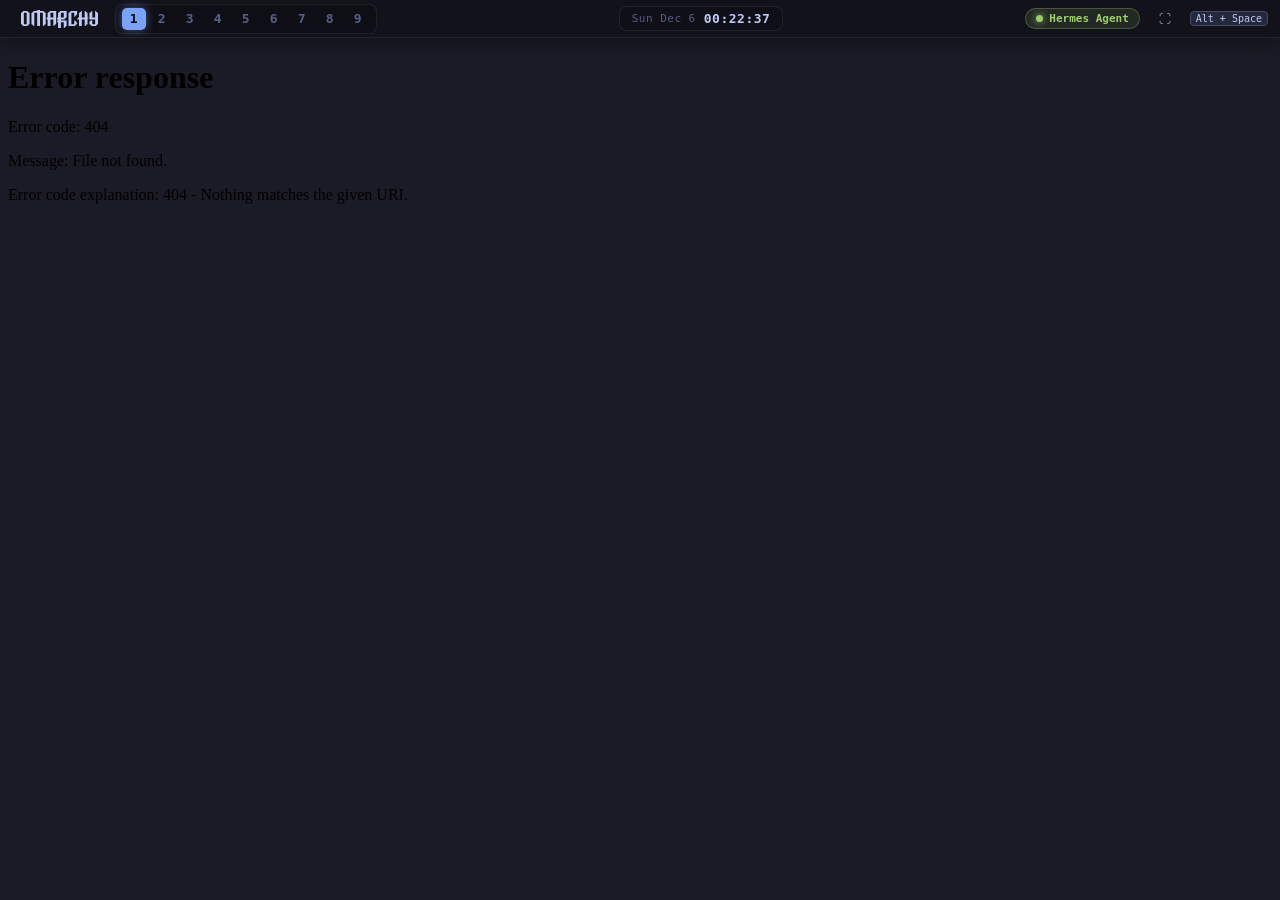
==== web/index.html @ 7431a5f9 "feat(web): implement Omarchy Web Shell aligned with official brand and themes" ====
<!DOCTYPE html>
<html lang="en">
<head>
  <meta charset="UTF-8">
  <meta name="viewport" content="width=device-width, initial-scale=1.0">
  <title>Omarchy Online ~ Web Desktop</title>
  <link rel="icon" type="image/png" href="assets/icon.png">
  <link rel="stylesheet" href="style.css">
</head>
<body>

  <!-- 1. Omarchy Top Bar (Waybar / Quickshell Emulation) -->
  <header id="omarchy-bar">
    <div class="bar-section">
      <!-- Omarchy Menu Launcher Button -->
      <button class="bar-button omarchy-logo-btn" id="omarchy-menu-btn" title="Launch Omarchy Menu (Alt + Space)">
        <img src="assets/logo-white.svg" alt="Omarchy Logo">
      </button>

      <!-- Hyprland Workspaces 1-9 -->
      <div class="workspace-list" id="workspaces">
        <div class="ws-item active" data-ws="1">1</div>
        <div class="ws-item" data-ws="2">2</div>
        <div class="ws-item" data-ws="3">3</div>
        <div class="ws-item" data-ws="4">4</div>
        <div class="ws-item" data-ws="5">5</div>
        <div class="ws-item" data-ws="6">6</div>
        <div class="ws-item" data-ws="7">7</div>
        <div class="ws-item" data-ws="8">8</div>
        <div class="ws-item" data-ws="9">9</div>
      </div>
    </div>

    <!-- Center: Window Title & Clock -->
    <div class="bar-section">
      <div class="bar-clock" id="omarchy-clock">
        <span id="clock-date" class="clock-date">Sat Sep 26</span>
        <span id="clock-time">15:30:00</span>
      </div>
    </div>

    <!-- Right: Agent Status, Controls & Hotkey Hints -->
    <div class="bar-section">
      <div class="agent-pill" id="agent-badge" title="AI Coding Agent: Active">
        <span class="pulse-dot"></span>
        <span>Hermes Agent</span>
      </div>

      <button class="bar-button" id="fullscreen-btn" title="Toggle Fullscreen & Lock Keyboard">
        <span>⛶</span>
      </button>

      <span class="badge-key" title="Launcher shortcut">Alt + Space</span>
    </div>
  </header>

  <!-- 2. Main Terminal Tiling Viewport -->
  <main id="viewport-container">
    <iframe id="terminal-frame" src="/zellij/" allow="clipboard-read; clipboard-write; fullscreen"></iframe>
  </main>

  <!-- 3. Walker Modal Launcher (omarchy.menu / Walker Emulation) -->
  <div class="modal-overlay" id="walker-modal">
    <div class="walker-window">
      <div class="walker-search-box">
        <img src="assets/icon.png" alt="Omarchy Icon" class="walker-logo">
        <input type="text" id="walker-input" placeholder="Search commands, apps, agents, or workspaces..." autocomplete="off">
        <span class="badge-key">ESC</span>
      </div>
      <div class="walker-results" id="walker-results">
        <!-- Dynamically injected items -->
      </div>
      <div class="walker-footer">
        <div class="walker-hints">
          <span><kbd class="badge-key">↑↓</kbd> navigate</span>
          <span><kbd class="badge-key">↵</kbd> select</span>
          <span><kbd class="badge-key">Esc</kbd> close</span>
        </div>
        <div>Omarchy Web Shell v1.0</div>
      </div>
    </div>
  </div>

  <script src="app.js"></script>
</body>
</html>
---- web/style.css ----
/* Omarchy Online - Tokyo Night Design System */
:root {
  --bg-darker: #0e0e14;
  --bg-dark: #13141c;
  --bg: #1a1b26;
  --bg-lighter: #24283b;
  --bg-selection: #292e42;
  --fg: #a9b1d6;
  --fg-dark: #565f89;
  --fg-bright: #c0caf5;
  --accent: #7aa2f7;
  --accent-bright: #7da6ff;
  --red: #f7768e;
  --green: #9ece6a;
  --yellow: #e0af68;
  --magenta: #bb9af7;
  --cyan: #7dcfff;
  --border: #414868;
  --border-subtle: rgba(255, 255, 255, 0.08);
  --bar-height: 38px;
  --font-mono: "JetBrains Mono", "Berkeley Mono", ui-monospace, SFMono-Regular, Menlo, Monaco, Consolas, monospace;
}

* {
  box-sizing: border-box;
  margin: 0;
  padding: 0;
  -webkit-font-smoothing: antialiased;
}

body, html {
  width: 100%;
  height: 100%;
  overflow: hidden;
  background-color: var(--bg-darker);
  color: var(--fg);
  font-family: var(--font-mono);
  font-size: 13px;
  user-select: none;
}

/* ============================================================
   1. Omarchy Bar (Waybar / Quickshell Emulation)
   ============================================================ */
#omarchy-bar {
  position: fixed;
  top: 0;
  left: 0;
  right: 0;
  height: var(--bar-height);
  background: rgba(19, 20, 28, 0.88);
  backdrop-filter: blur(16px);
  -webkit-backdrop-filter: blur(16px);
  border-bottom: 1px solid var(--border-subtle);
  display: flex;
  align-items: center;
  justify-content: space-between;
  padding: 0 12px;
  z-index: 1000;
  box-shadow: 0 4px 20px rgba(0, 0, 0, 0.4);
}

.bar-section {
  display: flex;
  align-items: center;
  gap: 8px;
}

/* Left: Menu & Workspaces */
.bar-button {
  background: transparent;
  border: 1px solid transparent;
  color: var(--fg);
  padding: 4px 10px;
  border-radius: 6px;
  cursor: pointer;
  display: flex;
  align-items: center;
  gap: 6px;
  font-family: inherit;
  font-size: 12px;
  transition: all 0.15s ease;
}

.bar-button:hover {
  background: var(--bg-lighter);
  border-color: var(--border);
  color: var(--fg-bright);
}

.omarchy-logo-btn {
  padding: 4px 8px;
  display: flex;
  align-items: center;
}

.omarchy-logo-btn img {
  height: 18px;
  width: auto;
  display: block;
}

.workspace-list {
  display: flex;
  align-items: center;
  gap: 4px;
  background: rgba(14, 14, 20, 0.6);
  padding: 3px 6px;
  border-radius: 8px;
  border: 1px solid var(--border-subtle);
}

.ws-item {
  width: 24px;
  height: 22px;
  display: flex;
  align-items: center;
  justify-content: center;
  border-radius: 5px;
  cursor: pointer;
  font-weight: 600;
  color: var(--fg-dark);
  transition: all 0.15s ease;
}

.ws-item:hover {
  color: var(--fg-bright);
  background: var(--bg-lighter);
}

.ws-item.active {
  background: var(--accent);
  color: var(--bg-darker);
  font-weight: 700;
  box-shadow: 0 0 10px rgba(122, 162, 247, 0.5);
}

/* Center: Clock & System Title */
.bar-clock {
  font-weight: 600;
  color: var(--fg-bright);
  letter-spacing: 0.5px;
  padding: 4px 12px;
  background: rgba(14, 14, 20, 0.5);
  border-radius: 8px;
  border: 1px solid var(--border-subtle);
  display: flex;
  align-items: center;
  gap: 8px;
}

.clock-date {
  color: var(--fg-dark);
  font-weight: 400;
  font-size: 11px;
}

/* Right: Agent Status & Controls */
.agent-pill {
  display: flex;
  align-items: center;
  gap: 6px;
  background: rgba(158, 206, 106, 0.12);
  border: 1px solid rgba(158, 206, 106, 0.3);
  color: var(--green);
  padding: 3px 10px;
  border-radius: 20px;
  font-size: 11px;
  font-weight: 600;
}

.pulse-dot {
  width: 7px;
  height: 7px;
  background: var(--green);
  border-radius: 50%;
  box-shadow: 0 0 8px var(--green);
  animation: pulse 2s infinite ease-in-out;
}

@keyframes pulse {
  0% { transform: scale(0.9); opacity: 0.7; }
  50% { transform: scale(1.2); opacity: 1; box-shadow: 0 0 12px var(--green); }
  100% { transform: scale(0.9); opacity: 0.7; }
}

.badge-key {
  background: var(--bg-lighter);
  border: 1px solid var(--border);
  border-radius: 4px;
  padding: 1px 5px;
  font-size: 10px;
  color: var(--fg-bright);
}

/* ============================================================
   2. Main Terminal Viewport Container
   ============================================================ */
#viewport-container {
  position: absolute;
  top: var(--bar-height);
  left: 0;
  right: 0;
  bottom: 0;
  background: var(--bg);
}

#terminal-frame {
  width: 100%;
  height: 100%;
  border: none;
  display: block;
  background: var(--bg);
}

/* ============================================================
   3. Walker Launcher Modal (omarchy.menu / Walker Emulation)
   ============================================================ */
.modal-overlay {
  position: fixed;
  top: 0;
  left: 0;
  right: 0;
  bottom: 0;
  background: rgba(0, 0, 0, 0.65);
  backdrop-filter: blur(8px);
  -webkit-backdrop-filter: blur(8px);
  display: none;
  align-items: flex-start;
  justify-content: center;
  padding-top: 15vh;
  z-index: 2000;
  animation: fadeIn 0.15s ease-out;
}

.modal-overlay.open {
  display: flex;
}

@keyframes fadeIn {
  from { opacity: 0; }
  to { opacity: 1; }
}

.walker-window {
  width: 580px;
  max-width: 90vw;
  background: var(--bg-dark);
  border: 1px solid var(--accent);
  border-radius: 12px;
  box-shadow: 0 20px 60px rgba(0, 0, 0, 0.8), 0 0 25px rgba(122, 162, 247, 0.25);
  overflow: hidden;
  animation: scaleIn 0.18s cubic-bezier(0.16, 1, 0.3, 1);
}

@keyframes scaleIn {
  from { transform: scale(0.96) translateY(-10px); opacity: 0; }
  to { transform: scale(1) translateY(0); opacity: 1; }
}

.walker-search-box {
  display: flex;
  align-items: center;
  gap: 12px;
  padding: 16px 20px;
  border-bottom: 1px solid var(--border-subtle);
  background: rgba(26, 27, 38, 0.7);
}

.walker-logo {
  width: 24px;
  height: 24px;
  object-fit: contain;
}

#walker-input {
  flex: 1;
  background: transparent;
  border: none;
  outline: none;
  color: var(--fg-bright);
  font-family: inherit;
  font-size: 16px;
  font-weight: 500;
}

#walker-input::placeholder {
  color: var(--fg-dark);
}

.walker-results {
  max-height: 380px;
  overflow-y: auto;
  padding: 10px 0;
}

.walker-category {
  padding: 6px 18px;
  font-size: 11px;
  font-weight: 700;
  text-transform: uppercase;
  letter-spacing: 1px;
  color: var(--fg-dark);
}

.walker-item {
  display: flex;
  align-items: center;
  justify-content: space-between;
  padding: 10px 20px;
  cursor: pointer;
  transition: all 0.1s ease;
  color: var(--fg);
}

.walker-item:hover, .walker-item.active {
  background: var(--bg-selection);
  color: var(--fg-bright);
  border-left: 3px solid var(--accent);
  padding-left: 17px;
}

.walker-item-left {
  display: flex;
  align-items: center;
  gap: 12px;
}

.walker-icon {
  font-size: 16px;
  width: 22px;
  text-align: center;
}

.walker-label {
  font-weight: 500;
}

.walker-sub {
  font-size: 11px;
  color: var(--fg-dark);
}

.walker-footer {
  padding: 10px 20px;
  border-top: 1px solid var(--border-subtle);
  background: rgba(14, 14, 20, 0.8);
  display: flex;
  align-items: center;
  justify-content: space-between;
  font-size: 11px;
  color: var(--fg-dark);
}

.walker-hints {
  display: flex;
  gap: 12px;
}
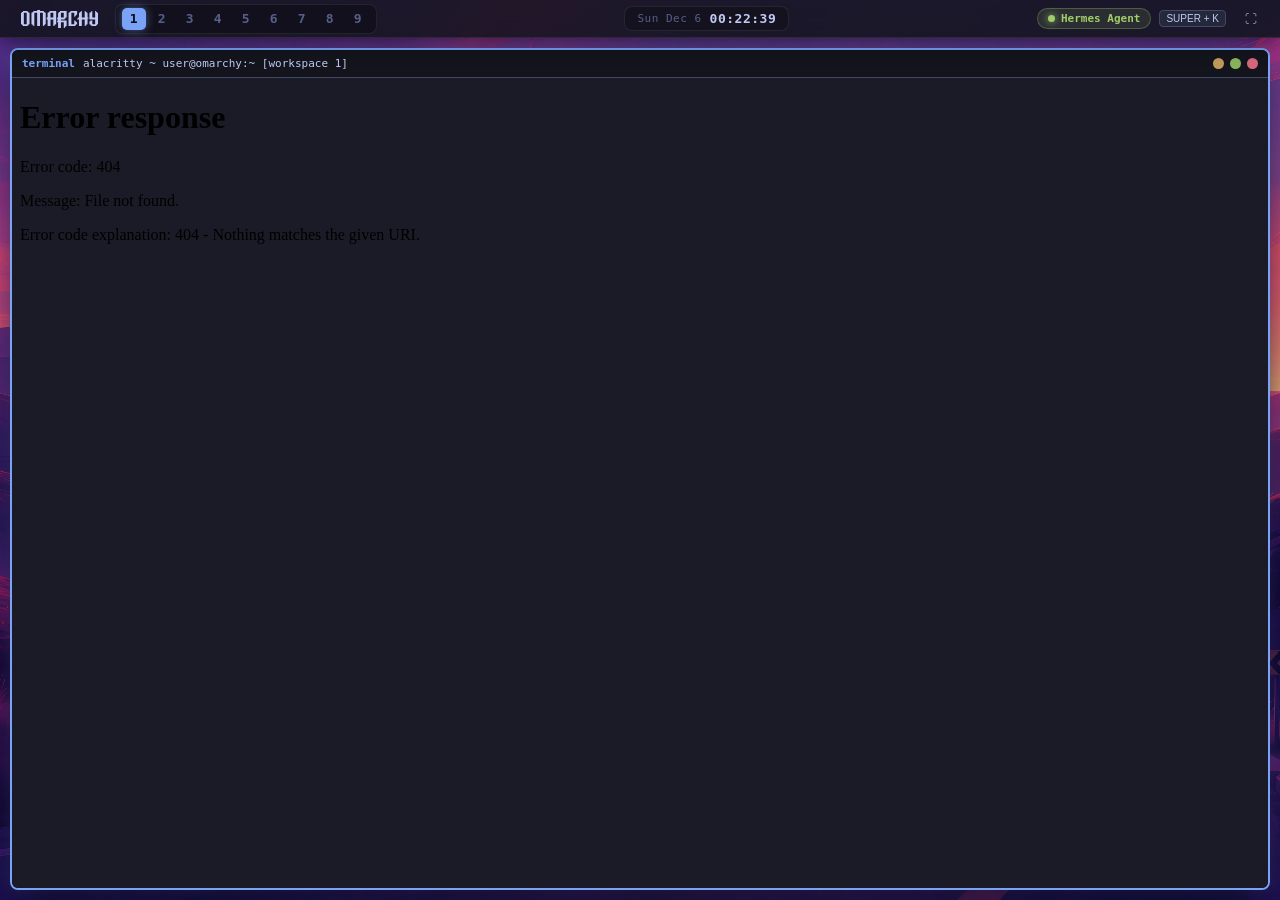
==== commit bae64ca6: "feat(web): achieve 1:1 visual fidelity with Hyprland gaps, official wallpapers, and full Omarchy key" ====
--- a/web/index.html
+++ b/web/index.html
@@ -3,17 +3,17 @@
 <head>
   <meta charset="UTF-8">
   <meta name="viewport" content="width=device-width, initial-scale=1.0">
-  <title>Omarchy Online ~ Web Desktop</title>
+  <title>Omarchy ~ Arch Linux / Hyprland</title>
   <link rel="icon" type="image/png" href="assets/icon.png">
   <link rel="stylesheet" href="style.css">
 </head>
 <body>
 
-  <!-- 1. Omarchy Top Bar (Waybar / Quickshell Emulation) -->
+  <!-- 1. Omarchy Bar (Waybar / Quickshell Emulation) -->
   <header id="omarchy-bar">
     <div class="bar-section">
       <!-- Omarchy Menu Launcher Button -->
-      <button class="bar-button omarchy-logo-btn" id="omarchy-menu-btn" title="Launch Omarchy Menu (Alt + Space)">
+      <button class="bar-button omarchy-logo-btn" id="omarchy-menu-btn" title="Omarchy Menu (SUPER + SPACE)">
         <img src="assets/logo-white.svg" alt="Omarchy Logo">
       </button>
 
@@ -31,40 +31,60 @@
       </div>
     </div>
 
-    <!-- Center: Window Title & Clock -->
+    <!-- Center: Clock & Window Title -->
     <div class="bar-section">
       <div class="bar-clock" id="omarchy-clock">
         <span id="clock-date" class="clock-date">Sat Sep 26</span>
-        <span id="clock-time">15:30:00</span>
+        <span id="clock-time">15:40:00</span>
       </div>
     </div>
 
-    <!-- Right: Agent Status, Controls & Hotkey Hints -->
+    <!-- Right: Agent Status, Keybindings & Fullscreen -->
     <div class="bar-section">
-      <div class="agent-pill" id="agent-badge" title="AI Coding Agent: Active">
+      <div class="agent-pill" id="agent-badge" title="AI Agent Status: Active">
         <span class="pulse-dot"></span>
         <span>Hermes Agent</span>
       </div>
 
-      <button class="bar-button" id="fullscreen-btn" title="Toggle Fullscreen & Lock Keyboard">
+      <button class="badge-key" id="cheatsheet-btn" title="View Omarchy Keybindings (SUPER + K)">
+        SUPER + K
+      </button>
+
+      <button class="bar-button" id="fullscreen-btn" title="Toggle Fullscreen (SUPER + F)">
         <span>⛶</span>
       </button>
-
-      <span class="badge-key" title="Launcher shortcut">Alt + Space</span>
     </div>
   </header>
 
-  <!-- 2. Main Terminal Tiling Viewport -->
-  <main id="viewport-container">
-    <iframe id="terminal-frame" src="/zellij/" allow="clipboard-read; clipboard-write; fullscreen"></iframe>
+  <!-- 2. Hyprland Desktop Area (Gaps & Window Border) -->
+  <main id="hypr-desktop">
+    <div class="hypr-window" id="hypr-window">
+      <!-- Hyprland Window Title Bar -->
+      <div class="window-titlebar">
+        <div class="window-title-left">
+          <span class="window-title-badge">terminal</span>
+          <span id="current-window-title">alacritty ~ user@omarchy:~ [workspace 1]</span>
+        </div>
+        <div class="window-controls">
+          <span class="win-dot min" id="win-min-btn" title="Toggle Floating (SUPER + T)"></span>
+          <span class="win-dot max" id="win-max-btn" title="Maximize Window (SUPER + F)"></span>
+          <span class="win-dot close" id="win-close-btn" title="Close Window (SUPER + W / Q)"></span>
+        </div>
+      </div>
+
+      <!-- Window Content (Zellij Web PTY Terminal) -->
+      <div class="window-body">
+        <iframe id="terminal-frame" src="/zellij/" allow="clipboard-read; clipboard-write; fullscreen"></iframe>
+      </div>
+    </div>
   </main>
 
-  <!-- 3. Walker Modal Launcher (omarchy.menu / Walker Emulation) -->
+  <!-- 3. Walker Application Launcher (SUPER + SPACE) -->
   <div class="modal-overlay" id="walker-modal">
     <div class="walker-window">
       <div class="walker-search-box">
         <img src="assets/icon.png" alt="Omarchy Icon" class="walker-logo">
-        <input type="text" id="walker-input" placeholder="Search commands, apps, agents, or workspaces..." autocomplete="off">
+        <input type="text" id="walker-input" placeholder="Search commands, applications, AI agents, or workspaces..." autocomplete="off">
         <span class="badge-key">ESC</span>
       </div>
       <div class="walker-results" id="walker-results">
@@ -76,11 +96,69 @@
           <span><kbd class="badge-key">↵</kbd> select</span>
           <span><kbd class="badge-key">Esc</kbd> close</span>
         </div>
-        <div>Omarchy Web Shell v1.0</div>
+        <div>Walker Menu ~ Omarchy</div>
       </div>
     </div>
   </div>
 
+  <!-- 4. Omarchy Official Keybindings Cheatsheet Modal (SUPER + K) -->
+  <div class="modal-overlay" id="keybindings-modal">
+    <div class="cheatsheet-window">
+      <div class="cheatsheet-header">
+        <div class="cheatsheet-title">
+          <img src="assets/icon.png" alt="Omarchy" style="height: 22px; width: auto;">
+          <span>Omarchy Official Keybindings Cheatsheet</span>
+        </div>
+        <span class="badge-key" id="close-cheatsheet-btn">ESC</span>
+      </div>
+      <div class="cheatsheet-body">
+        <!-- Tiling & Windows -->
+        <div class="key-group">
+          <div class="key-group-title">🪟 Windows & Tiling (Hyprland)</div>
+          <div class="key-row"><span class="key-desc">Close active window</span><kbd class="badge-key">SUPER + W / Q</kbd></div>
+          <div class="key-row"><span class="key-desc">Toggle window fullscreen</span><kbd class="badge-key">SUPER + F</kbd></div>
+          <div class="key-row"><span class="key-desc">Toggle window split</span><kbd class="badge-key">SUPER + J</kbd></div>
+          <div class="key-row"><span class="key-desc">Toggle floating/tiling</span><kbd class="badge-key">SUPER + T</kbd></div>
+          <div class="key-row"><span class="key-desc">Focus left/right/up/down</span><kbd class="badge-key">SUPER + Arrows</kbd></div>
+          <div class="key-row"><span class="key-desc">Cycle window focus</span><kbd class="badge-key">ALT + TAB</kbd></div>
+        </div>
+
+        <!-- Workspaces -->
+        <div class="key-group">
+          <div class="key-group-title">🔢 Workspaces</div>
+          <div class="key-row"><span class="key-desc">Switch to workspace 1..9</span><kbd class="badge-key">SUPER + 1..9</kbd></div>
+          <div class="key-row"><span class="key-desc">Next / Previous workspace</span><kbd class="badge-key">SUPER + TAB</kbd></div>
+          <div class="key-row"><span class="key-desc">Previous workspace</span><kbd class="badge-key">SUPER + SHIFT + TAB</kbd></div>
+          <div class="key-row"><span class="key-desc">Move window to workspace</span><kbd class="badge-key">SUPER + SHIFT + 1..9</kbd></div>
+        </div>
+
+        <!-- Applications -->
+        <div class="key-group">
+          <div class="key-group-title">🚀 Applications & Tools</div>
+          <div class="key-row"><span class="key-desc">Terminal (Alacritty / Ghostty)</span><kbd class="badge-key">SUPER + RETURN</kbd></div>
+          <div class="key-row"><span class="key-desc">Walker App Launcher</span><kbd class="badge-key">SUPER + SPACE</kbd></div>
+          <div class="key-row"><span class="key-desc">Neovim Editor</span><kbd class="badge-key">SUPER + SHIFT + N</kbd></div>
+          <div class="key-row"><span class="key-desc">ChatGPT / AI Companion</span><kbd class="badge-key">SUPER + SHIFT + A</kbd></div>
+          <div class="key-row"><span class="key-desc">Docker TUI Manager</span><kbd class="badge-key">SUPER + SHIFT + D</kbd></div>
+          <div class="key-row"><span class="key-desc">Browser (Brave / Chromium)</span><kbd class="badge-key">SUPER + SHIFT + RETURN</kbd></div>
+        </div>
+
+        <!-- System & Appearance -->
+        <div class="key-group">
+          <div class="key-group-title">🎨 Appearance & System</div>
+          <div class="key-row"><span class="key-desc">Keybindings Cheatsheet</span><kbd class="badge-key">SUPER + K</kbd></div>
+          <div class="key-row"><span class="key-desc">Toggle top bar (Waybar)</span><kbd class="badge-key">SUPER + SHIFT + SPACE</kbd></div>
+          <div class="key-row"><span class="key-desc">Switch background wallpaper</span><kbd class="badge-key">SUPER + CTRL + SPACE</kbd></div>
+          <div class="key-row"><span class="key-desc">Theme menu (Tokyo Night / ...)</span><kbd class="badge-key">SUPER + SHIFT + CTRL + SPACE</kbd></div>
+          <div class="key-row"><span class="key-desc">Lock system / Screen</span><kbd class="badge-key">SUPER + ESCAPE</kbd></div>
+        </div>
+      </div>
+    </div>
+  </div>
+
+  <!-- Notification Toast -->
+  <div id="toast"></div>
+
   <script src="app.js"></script>
 </body>
 </html>
--- a/web/style.css
+++ b/web/style.css
@@ -1,4 +1,4 @@
-/* Omarchy Online - Tokyo Night Design System */
+/* Omarchy Online - Tokyo Night Design System (1:1 Official Omarchy Alignment) */
 :root {
   --bg-darker: #0e0e14;
   --bg-dark: #13141c;
@@ -16,8 +16,10 @@
   --magenta: #bb9af7;
   --cyan: #7dcfff;
   --border: #414868;
+  --border-active: #7aa2f7;
   --border-subtle: rgba(255, 255, 255, 0.08);
   --bar-height: 38px;
+  --gaps-out: 10px;
   --font-mono: "JetBrains Mono", "Berkeley Mono", ui-monospace, SFMono-Regular, Menlo, Monaco, Consolas, monospace;
 }
 
@@ -33,10 +35,15 @@
   height: 100%;
   overflow: hidden;
   background-color: var(--bg-darker);
+  background-image: url('assets/backgrounds/0-winding-road.webp');
+  background-repeat: no-repeat;
+  background-position: center center;
+  background-size: cover;
   color: var(--fg);
   font-family: var(--font-mono);
   font-size: 13px;
   user-select: none;
+  transition: background-image 0.3s ease-in-out;
 }
 
 /* ============================================================
@@ -49,15 +56,20 @@
   right: 0;
   height: var(--bar-height);
   background: rgba(19, 20, 28, 0.88);
-  backdrop-filter: blur(16px);
-  -webkit-backdrop-filter: blur(16px);
+  backdrop-filter: blur(18px);
+  -webkit-backdrop-filter: blur(18px);
   border-bottom: 1px solid var(--border-subtle);
   display: flex;
   align-items: center;
   justify-content: space-between;
   padding: 0 12px;
   z-index: 1000;
-  box-shadow: 0 4px 20px rgba(0, 0, 0, 0.4);
+  box-shadow: 0 4px 20px rgba(0, 0, 0, 0.5);
+  transition: transform 0.25s cubic-bezier(0.16, 1, 0.3, 1);
+}
+
+#omarchy-bar.hidden {
+  transform: translateY(-100%);
 }
 
 .bar-section {
@@ -135,7 +147,7 @@
   box-shadow: 0 0 10px rgba(122, 162, 247, 0.5);
 }
 
-/* Center: Clock & System Title */
+/* Center: Clock & Window Title */
 .bar-clock {
   font-weight: 600;
   color: var(--fg-bright);
@@ -188,21 +200,114 @@
   background: var(--bg-lighter);
   border: 1px solid var(--border);
   border-radius: 4px;
-  padding: 1px 5px;
+  padding: 2px 6px;
   font-size: 10px;
   color: var(--fg-bright);
+  cursor: pointer;
+  transition: all 0.15s ease;
+}
+
+.badge-key:hover {
+  border-color: var(--accent);
+  color: var(--accent);
 }
 
 /* ============================================================
-   2. Main Terminal Viewport Container
+   2. Hyprland Desktop & Gaps Layout (looknfeel.lua Gaps & Borders)
    ============================================================ */
-#viewport-container {
+#hypr-desktop {
   position: absolute;
   top: var(--bar-height);
   left: 0;
   right: 0;
   bottom: 0;
+  padding: var(--gaps-out);
+  display: flex;
+  flex-direction: column;
+  transition: top 0.25s cubic-bezier(0.16, 1, 0.3, 1), padding 0.2s ease;
+}
+
+body.bar-hidden #hypr-desktop {
+  top: 0;
+}
+
+.hypr-window {
+  flex: 1;
+  width: 100%;
+  height: 100%;
   background: var(--bg);
+  border: 2px solid var(--border-active);
+  border-radius: 8px;
+  box-shadow: 0 10px 40px rgba(0, 0, 0, 0.7), 0 0 15px rgba(122, 162, 247, 0.25);
+  display: flex;
+  flex-direction: column;
+  overflow: hidden;
+  position: relative;
+  transition: border-color 0.2s ease;
+}
+
+.hypr-window.maximized {
+  border-radius: 0;
+  border-width: 0;
+  box-shadow: none;
+}
+
+body.maximized-mode #hypr-desktop {
+  padding: 0;
+}
+
+.window-titlebar {
+  height: 28px;
+  background: var(--bg-dark);
+  border-bottom: 1px solid var(--border);
+  display: flex;
+  align-items: center;
+  justify-content: space-between;
+  padding: 0 10px;
+  font-size: 11px;
+}
+
+.window-title-left {
+  display: flex;
+  align-items: center;
+  gap: 8px;
+  color: var(--fg-bright);
+}
+
+.window-title-badge {
+  color: var(--accent);
+  font-weight: 700;
+}
+
+.window-controls {
+  display: flex;
+  align-items: center;
+  gap: 6px;
+}
+
+.win-dot {
+  width: 11px;
+  height: 11px;
+  border-radius: 50%;
+  display: inline-block;
+  cursor: pointer;
+  opacity: 0.85;
+  transition: opacity 0.15s ease;
+}
+
+.win-dot:hover {
+  opacity: 1;
+}
+
+.win-dot.close { background: var(--red); }
+.win-dot.min { background: var(--yellow); }
+.win-dot.max { background: var(--green); }
+
+.window-body {
+  flex: 1;
+  width: 100%;
+  height: 100%;
+  position: relative;
 }
 
 #terminal-frame {
@@ -214,7 +319,7 @@
 }
 
 /* ============================================================
-   3. Walker Launcher Modal (omarchy.menu / Walker Emulation)
+   3. Walker Launcher Modal (SUPER + SPACE)
    ============================================================ */
 .modal-overlay {
   position: fixed;
@@ -243,12 +348,12 @@
 }
 
 .walker-window {
-  width: 580px;
+  width: 600px;
   max-width: 90vw;
   background: var(--bg-dark);
-  border: 1px solid var(--accent);
+  border: 2px solid var(--accent);
   border-radius: 12px;
-  box-shadow: 0 20px 60px rgba(0, 0, 0, 0.8), 0 0 25px rgba(122, 162, 247, 0.25);
+  box-shadow: 0 20px 60px rgba(0, 0, 0, 0.85), 0 0 30px rgba(122, 162, 247, 0.35);
   overflow: hidden;
   animation: scaleIn 0.18s cubic-bezier(0.16, 1, 0.3, 1);
 }
@@ -289,13 +394,13 @@
 }
 
 .walker-results {
-  max-height: 380px;
+  max-height: 400px;
   overflow-y: auto;
   padding: 10px 0;
 }
 
 .walker-category {
-  padding: 6px 18px;
+  padding: 8px 20px 4px 20px;
   font-size: 11px;
   font-weight: 700;
   text-transform: uppercase;
@@ -344,7 +449,7 @@
 .walker-footer {
   padding: 10px 20px;
   border-top: 1px solid var(--border-subtle);
-  background: rgba(14, 14, 20, 0.8);
+  background: rgba(14, 14, 20, 0.85);
   display: flex;
   align-items: center;
   justify-content: space-between;
@@ -356,3 +461,94 @@
   display: flex;
   gap: 12px;
 }
+
+/* ============================================================
+   4. Omarchy Keybindings Cheatsheet Modal (SUPER + K)
+   ============================================================ */
+.cheatsheet-window {
+  width: 800px;
+  max-width: 94vw;
+  max-height: 80vh;
+  background: var(--bg-dark);
+  border: 2px solid var(--accent);
+  border-radius: 12px;
+  box-shadow: 0 20px 60px rgba(0, 0, 0, 0.85), 0 0 35px rgba(122, 162, 247, 0.3);
+  display: flex;
+  flex-direction: column;
+  overflow: hidden;
+  animation: scaleIn 0.18s cubic-bezier(0.16, 1, 0.3, 1);
+}
+
+.cheatsheet-header {
+  padding: 16px 24px;
+  background: rgba(26, 27, 38, 0.85);
+  border-bottom: 1px solid var(--border-subtle);
+  display: flex;
+  align-items: center;
+  justify-content: space-between;
+}
+
+.cheatsheet-title {
+  font-size: 16px;
+  font-weight: 700;
+  color: var(--fg-bright);
+  display: flex;
+  align-items: center;
+  gap: 10px;
+}
+
+.cheatsheet-body {
+  padding: 20px 24px;
+  overflow-y: auto;
+  display: grid;
+  grid-template-columns: repeat(auto-fit, minmax(340px, 1fr));
+  gap: 20px;
+}
+
+.key-group-title {
+  font-size: 12px;
+  font-weight: 700;
+  text-transform: uppercase;
+  letter-spacing: 1px;
+  color: var(--accent);
+  margin-bottom: 10px;
+  border-bottom: 1px solid var(--border-subtle);
+  padding-bottom: 4px;
+}
+
+.key-row {
+  display: flex;
+  align-items: center;
+  justify-content: space-between;
+  padding: 5px 0;
+  border-bottom: 1px solid rgba(255, 255, 255, 0.03);
+}
+
+.key-desc {
+  color: var(--fg);
+  font-size: 12px;
+}
+
+/* Toast notification */
+#toast {
+  position: fixed;
+  bottom: 24px;
+  right: 24px;
+  background: var(--bg-dark);
+  border: 1px solid var(--accent);
+  color: var(--fg-bright);
+  padding: 10px 18px;
+  border-radius: 8px;
+  box-shadow: 0 8px 30px rgba(0, 0, 0, 0.6);
+  z-index: 3000;
+  opacity: 0;
+  transform: translateY(10px);
+  transition: all 0.2s cubic-bezier(0.16, 1, 0.3, 1);
+  pointer-events: none;
+  font-size: 12px;
+}
+
+#toast.show {
+  opacity: 1;
+  transform: translateY(0);
+}
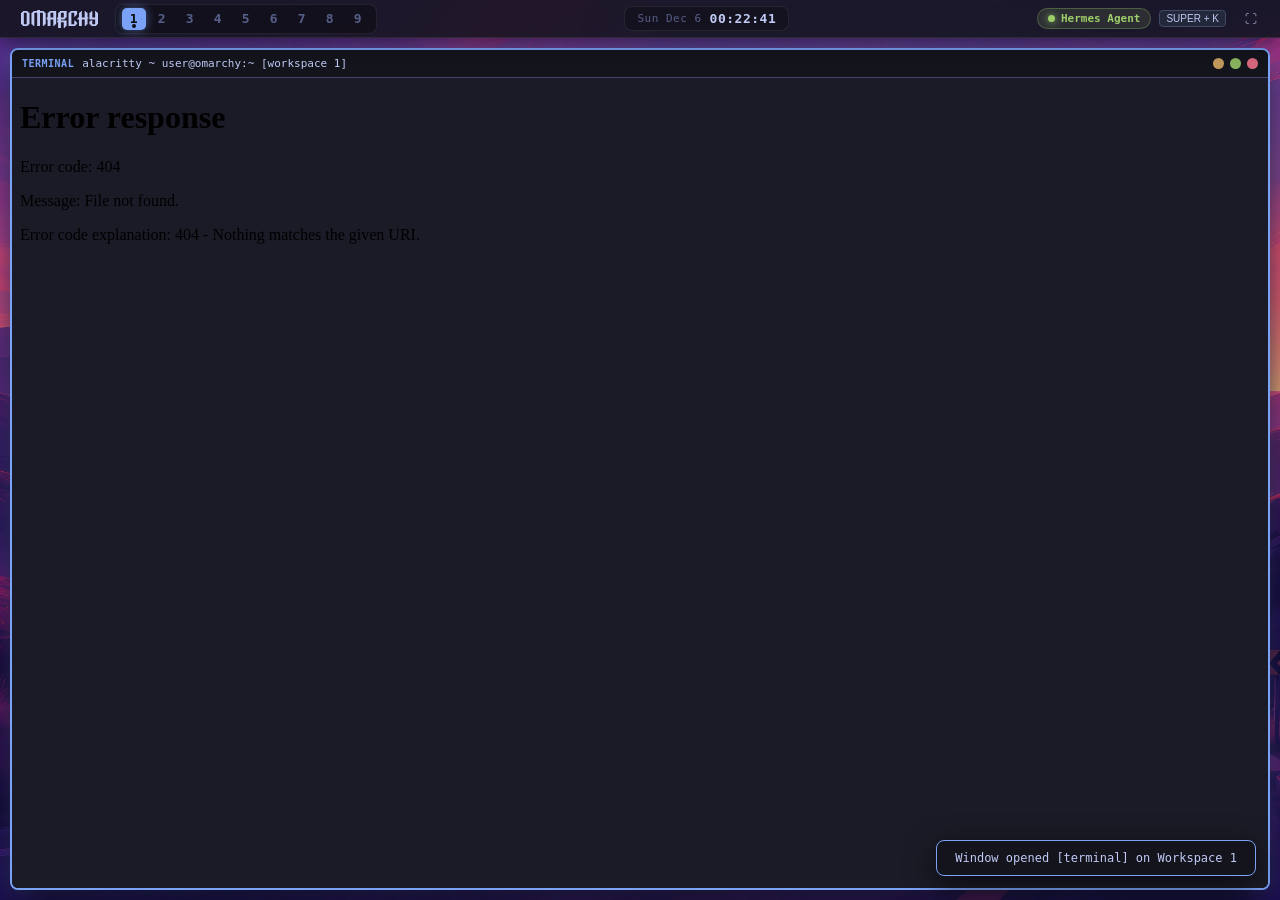
==== commit dce5dd5b: "feat(web): implement Hyprland dwindle multi-window manager and workspace isolation" ====
--- a/web/index.html
+++ b/web/index.html
@@ -58,25 +58,14 @@
 
   <!-- 2. Hyprland Desktop Area (Gaps & Window Border) -->
   <main id="hypr-desktop">
-    <div class="hypr-window" id="hypr-window">
-      <!-- Hyprland Window Title Bar -->
-      <div class="window-titlebar">
-        <div class="window-title-left">
-          <span class="window-title-badge">terminal</span>
-          <span id="current-window-title">alacritty ~ user@omarchy:~ [workspace 1]</span>
-        </div>
-        <div class="window-controls">
-          <span class="win-dot min" id="win-min-btn" title="Toggle Floating (SUPER + T)"></span>
-          <span class="win-dot max" id="win-max-btn" title="Maximize Window (SUPER + F)"></span>
-          <span class="win-dot close" id="win-close-btn" title="Close Window (SUPER + W / Q)"></span>
-        </div>
-      </div>
+    <!-- Empty Desktop Watermark (Visible when no windows open in workspace) -->
+    <div id="empty-desktop-watermark" class="empty-desktop-watermark">
+      <img src="assets/logo-white.svg" alt="Omarchy" class="watermark-logo">
+      <div class="watermark-hint"><kbd class="badge-key">SUPER + RETURN</kbd> to launch terminal &bull; <kbd class="badge-key">SUPER + SPACE</kbd> for Walker</div>
+    </div>
 
-      <!-- Window Content (Zellij Web PTY Terminal) -->
-      <div class="window-body">
-        <iframe id="terminal-frame" src="/zellij/" allow="clipboard-read; clipboard-write; fullscreen"></iframe>
-      </div>
-    </div>
+    <!-- Dynamic Window Container managed by Dwindle Layout Engine -->
+    <div id="windows-container" class="windows-container"></div>
   </main>
 
   <!-- 3. Walker Application Launcher (SUPER + SPACE) -->
@@ -159,6 +148,7 @@
   <!-- Notification Toast -->
   <div id="toast"></div>
 
+  <script src="dwindle.js"></script>
   <script src="app.js"></script>
 </body>
 </html>
--- a/web/style.css
+++ b/web/style.css
@@ -132,6 +132,7 @@
   cursor: pointer;
   font-weight: 600;
   color: var(--fg-dark);
+  position: relative;
   transition: all 0.15s ease;
 }
 
@@ -145,6 +146,21 @@
   color: var(--bg-darker);
   font-weight: 700;
   box-shadow: 0 0 10px rgba(122, 162, 247, 0.5);
+}
+
+.ws-item.has-windows::after {
+  content: '';
+  position: absolute;
+  bottom: 2px;
+  width: 4px;
+  height: 4px;
+  border-radius: 50%;
+  background: var(--fg-dark);
+  transition: background 0.15s ease;
+}
+
+.ws-item.active.has-windows::after {
+  background: var(--bg-darker);
 }
 
 /* Center: Clock & Window Title */
@@ -221,39 +237,98 @@
   left: 0;
   right: 0;
   bottom: 0;
-  padding: var(--gaps-out);
-  display: flex;
-  flex-direction: column;
-  transition: top 0.25s cubic-bezier(0.16, 1, 0.3, 1), padding 0.2s ease;
+  overflow: hidden;
+  transition: top 0.25s cubic-bezier(0.16, 1, 0.3, 1);
 }
 
 body.bar-hidden #hypr-desktop {
   top: 0;
 }
 
+.empty-desktop-watermark {
+  position: absolute;
+  top: 0;
+  left: 0;
+  right: 0;
+  bottom: 0;
+  display: flex;
+  flex-direction: column;
+  align-items: center;
+  justify-content: center;
+  gap: 16px;
+  pointer-events: none;
+  opacity: 0.35;
+  transition: opacity 0.2s ease;
+  user-select: none;
+}
+
+.empty-desktop-watermark.hidden {
+  opacity: 0;
+  pointer-events: none;
+  display: none;
+}
+
+.watermark-logo {
+  height: 80px;
+  width: auto;
+  filter: drop-shadow(0 0 25px rgba(122, 162, 247, 0.3));
+}
+
+.watermark-hint {
+  font-size: 13px;
+  color: var(--fg);
+  display: flex;
+  align-items: center;
+  gap: 8px;
+}
+
+.windows-container {
+  position: absolute;
+  top: 0;
+  left: 0;
+  right: 0;
+  bottom: 0;
+  pointer-events: auto;
+}
+
 .hypr-window {
-  flex: 1;
-  width: 100%;
-  height: 100%;
+  position: absolute;
+  box-sizing: border-box;
   background: var(--bg);
-  border: 2px solid var(--border-active);
+  border: 2px solid var(--border);
   border-radius: 8px;
-  box-shadow: 0 10px 40px rgba(0, 0, 0, 0.7), 0 0 15px rgba(122, 162, 247, 0.25);
+  box-shadow: 0 10px 30px rgba(0, 0, 0, 0.6);
   display: flex;
   flex-direction: column;
   overflow: hidden;
-  position: relative;
-  transition: border-color 0.2s ease;
-}
-
-.hypr-window.maximized {
-  border-radius: 0;
-  border-width: 0;
-  box-shadow: none;
-}
-
-body.maximized-mode #hypr-desktop {
-  padding: 0;
+  transition: left 0.18s cubic-bezier(0.16, 1, 0.3, 1),
+              top 0.18s cubic-bezier(0.16, 1, 0.3, 1),
+              width 0.18s cubic-bezier(0.16, 1, 0.3, 1),
+              height 0.18s cubic-bezier(0.16, 1, 0.3, 1),
+              border-color 0.15s ease,
+              box-shadow 0.15s ease;
+  z-index: 10;
+}
+
+.hypr-window.active {
+  border-color: var(--border-active);
+  box-shadow: 0 12px 40px rgba(0, 0, 0, 0.75), 0 0 20px rgba(122, 162, 247, 0.35);
+  z-index: 20;
+}
+
+.hypr-window.floating {
+  z-index: 30;
+  box-shadow: 0 18px 50px rgba(0, 0, 0, 0.85), 0 0 30px rgba(187, 154, 247, 0.4);
+}
+
+.hypr-window.fullscreen {
+  top: 0 !important;
+  left: 0 !important;
+  width: 100% !important;
+  height: 100% !important;
+  border-radius: 0 !important;
+  border-width: 0 !important;
+  z-index: 50 !important;
 }
 
 .window-titlebar {
@@ -265,6 +340,9 @@
   justify-content: space-between;
   padding: 0 10px;
   font-size: 11px;
+  cursor: grab;
+  user-select: none;
+  flex-shrink: 0;
 }
 
 .window-title-left {
@@ -272,17 +350,24 @@
   align-items: center;
   gap: 8px;
   color: var(--fg-bright);
+  overflow: hidden;
+  text-overflow: ellipsis;
+  white-space: nowrap;
 }
 
 .window-title-badge {
   color: var(--accent);
   font-weight: 700;
+  text-transform: uppercase;
+  font-size: 10px;
+  letter-spacing: 0.5px;
 }
 
 .window-controls {
   display: flex;
   align-items: center;
   gap: 6px;
+  flex-shrink: 0;
 }
 
 .win-dot {
@@ -292,11 +377,12 @@
   display: inline-block;
   cursor: pointer;
   opacity: 0.85;
-  transition: opacity 0.15s ease;
+  transition: opacity 0.15s ease, transform 0.1s ease;
 }
 
 .win-dot:hover {
   opacity: 1;
+  transform: scale(1.15);
 }
 
 .win-dot.close { background: var(--red); }
@@ -308,9 +394,10 @@
   width: 100%;
   height: 100%;
   position: relative;
-}
-
-#terminal-frame {
+  overflow: hidden;
+}
+
+.terminal-frame {
   width: 100%;
   height: 100%;
   border: none;
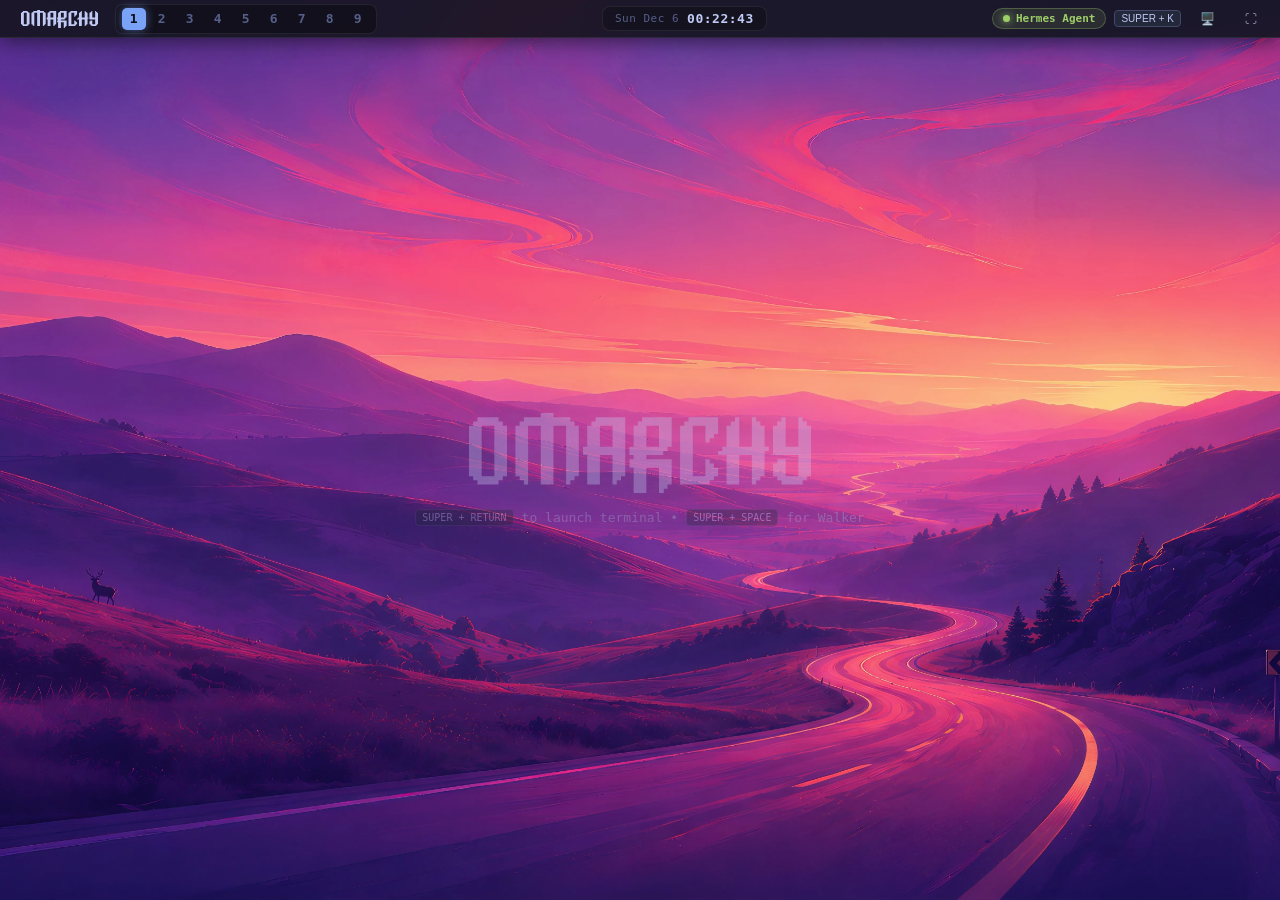
==== commit 9d7ebfe8: "feat(web): enable clean desktop boot and show desktop toggle with SUPER+D" ====
--- a/web/index.html
+++ b/web/index.html
@@ -48,6 +48,10 @@
 
       <button class="badge-key" id="cheatsheet-btn" title="View Omarchy Keybindings (SUPER + K)">
         SUPER + K
+      </button>
+
+      <button class="bar-button" id="show-desktop-btn" title="Show / Hide Desktop (SUPER + D)">
+        <span>🖥️</span>
       </button>
 
       <button class="bar-button" id="fullscreen-btn" title="Toggle Fullscreen (SUPER + F)">
@@ -104,7 +108,8 @@
         <!-- Tiling & Windows -->
         <div class="key-group">
           <div class="key-group-title">🪟 Windows & Tiling (Hyprland)</div>
-          <div class="key-row"><span class="key-desc">Close active window</span><kbd class="badge-key">SUPER + W / Q</kbd></div>
+          <div class="key-row"><span class="key-desc">Close active window</span><kbd class="badge-key">SUPER + W / Q / C</kbd></div>
+          <div class="key-row"><span class="key-desc">Show / Hide desktop</span><kbd class="badge-key">SUPER + D</kbd></div>
           <div class="key-row"><span class="key-desc">Toggle window fullscreen</span><kbd class="badge-key">SUPER + F</kbd></div>
           <div class="key-row"><span class="key-desc">Toggle window split</span><kbd class="badge-key">SUPER + J</kbd></div>
           <div class="key-row"><span class="key-desc">Toggle floating/tiling</span><kbd class="badge-key">SUPER + T</kbd></div>
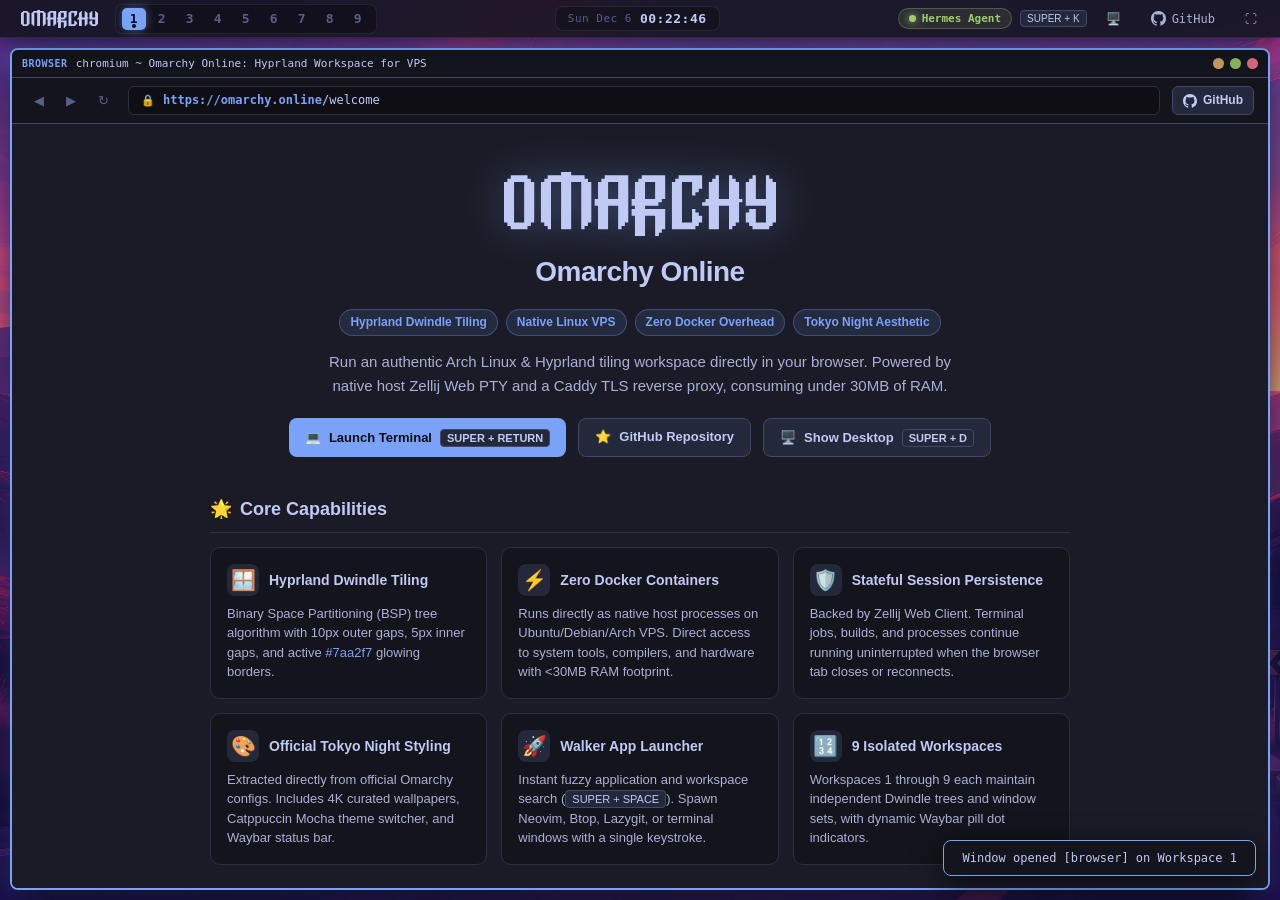
==== commit f0137a2b: "feat(web): add GitHub repository topbar button and default to simulated browser homepage presenting " ====
--- a/web/index.html
+++ b/web/index.html
@@ -53,6 +53,13 @@
       <button class="bar-button" id="show-desktop-btn" title="Show / Hide Desktop (SUPER + D)">
         <span>🖥️</span>
       </button>
+
+      <a href="https://github.com/zhangcy122/omarchy-online" target="_blank" rel="noopener noreferrer" class="bar-button github-btn" id="github-repo-btn" title="View Repository on GitHub (zhangcy122/omarchy-online)">
+        <svg height="15" width="15" viewBox="0 0 16 16" fill="currentColor">
+          <path d="M8 0C3.58 0 0 3.58 0 8c0 3.54 2.29 6.53 5.47 7.59.4.07.55-.17.55-.38 0-.19-.01-.82-.01-1.49-2.01.37-2.53-.49-2.69-.94-.09-.23-.48-.94-.82-1.13-.28-.15-.68-.52-.01-.53.63-.01 1.08.58 1.23.82.72 1.21 1.87.87 2.33.66.07-.52.28-.87.51-1.07-1.78-.2-3.64-.89-3.64-3.95 0-.87.31-1.59.82-2.15-.08-.2-.36-1.02.08-2.12 0 0 .67-.21 2.2.82.64-.18 1.32-.27 2-.27.68 0 1.36.09 2 .27 1.53-1.04 2.2-.82 2.2-.82.44 1.1.16 1.92.08 2.12.51.56.82 1.27.82 2.15 0 3.07-1.87 3.75-3.65 3.95.29.25.54.73.54 1.48 0 1.07-.01 1.93-.01 2.2 0 .21.15.46.55.38A8.013 8.013 0 0016 8c0-4.42-3.58-8-8-8z"/>
+        </svg>
+        <span class="github-text">GitHub</span>
+      </a>
 
       <button class="bar-button" id="fullscreen-btn" title="Toggle Fullscreen (SUPER + F)">
         <span>⛶</span>
--- a/web/style.css
+++ b/web/style.css
@@ -91,6 +91,7 @@
   gap: 6px;
   font-family: inherit;
   font-size: 12px;
+  text-decoration: none;
   transition: all 0.15s ease;
 }
 
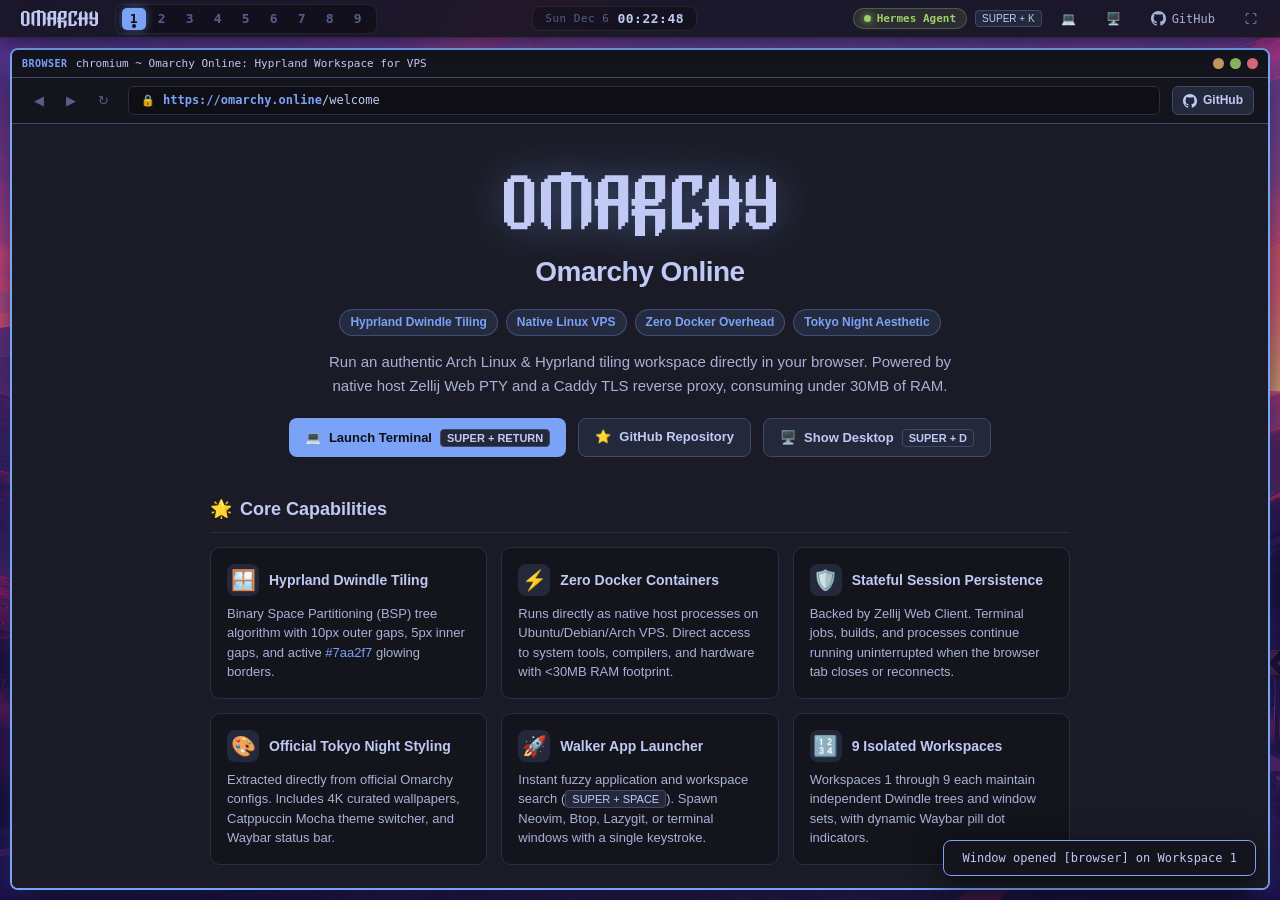
==== commit f448b1a2: "fix(web): complete mobile responsive layout adaptation for topbar, windows, and browser homepage" ====
--- a/web/index.html
+++ b/web/index.html
@@ -48,6 +48,10 @@
 
       <button class="badge-key" id="cheatsheet-btn" title="View Omarchy Keybindings (SUPER + K)">
         SUPER + K
+      </button>
+
+      <button class="bar-button" id="quick-term-btn" title="Launch Terminal (SUPER + RETURN)">
+        <span>💻</span>
       </button>
 
       <button class="bar-button" id="show-desktop-btn" title="Show / Hide Desktop (SUPER + D)">
--- a/web/style.css
+++ b/web/style.css
@@ -640,3 +640,160 @@
   opacity: 1;
   transform: translateY(0);
 }
+
+/* ============================================================
+   5. Mobile & Responsive Layout (Max-Width: 768px)
+   ============================================================ */
+@media (max-width: 768px) {
+  :root {
+    --bar-height: 38px;
+    --gaps-out: 4px;
+    --gaps-in: 4px;
+  }
+
+  #omarchy-bar {
+    padding: 0 8px;
+    gap: 4px;
+  }
+
+  .bar-section {
+    gap: 4px;
+  }
+
+  /* Workspaces: show active workspace and workspaces with open windows */
+  .workspace-list {
+    padding: 2px 4px;
+    gap: 2px;
+  }
+
+  .ws-item {
+    width: 22px;
+    height: 22px;
+    font-size: 11px;
+  }
+
+  .ws-item:not(.active):not(.has-windows) {
+    display: none;
+  }
+
+  /* Clock: hide date, only display time */
+  .clock-date {
+    display: none;
+  }
+
+  .bar-clock {
+    padding: 3px 8px;
+    font-size: 11px;
+  }
+
+  /* Right control buttons */
+  #agent-badge {
+    display: none;
+  }
+
+  #cheatsheet-btn {
+    display: none;
+  }
+
+  .github-text {
+    display: none;
+  }
+
+  .bar-button {
+    padding: 4px 6px;
+    font-size: 12px;
+  }
+
+  .omarchy-logo-btn {
+    padding: 3px 6px;
+  }
+
+  .omarchy-logo-btn img {
+    height: 16px;
+  }
+
+  /* Hyprland Window Titlebar */
+  .window-titlebar {
+    height: 26px;
+    padding: 0 8px;
+    font-size: 10px;
+  }
+
+  .window-title-left {
+    max-width: calc(100% - 65px);
+    gap: 6px;
+  }
+
+  .window-title-text {
+    overflow: hidden;
+    text-overflow: ellipsis;
+    white-space: nowrap;
+    font-size: 10px;
+  }
+
+  .window-title-badge {
+    font-size: 9px;
+    padding: 0 3px;
+  }
+
+  .win-dot {
+    width: 9px;
+    height: 9px;
+  }
+
+  .window-controls {
+    gap: 4px;
+  }
+
+  /* Empty desktop watermark */
+  .watermark-logo {
+    height: 52px;
+  }
+
+  .watermark-hint {
+    font-size: 11px;
+    padding: 0 16px;
+    text-align: center;
+    line-height: 1.6;
+  }
+
+  /* Modals */
+  .walker-window {
+    width: 95vw;
+    max-height: 85vh;
+    margin: 10px auto;
+  }
+
+  .cheatsheet-window {
+    width: 95vw;
+    max-height: 85vh;
+    margin: 10px auto;
+  }
+
+  .cheatsheet-body {
+    grid-template-columns: 1fr;
+    padding: 12px 16px;
+    gap: 14px;
+  }
+
+  /* Centered toast on mobile */
+  #toast {
+    left: 50%;
+    right: auto;
+    transform: translate(-50%, 10px);
+    bottom: 16px;
+    width: max-content;
+    max-width: 90vw;
+    text-align: center;
+  }
+
+  #toast.show {
+    transform: translate(-50%, 0);
+  }
+}
+
+@media (max-width: 420px) {
+  .bar-clock {
+    display: none;
+  }
+}
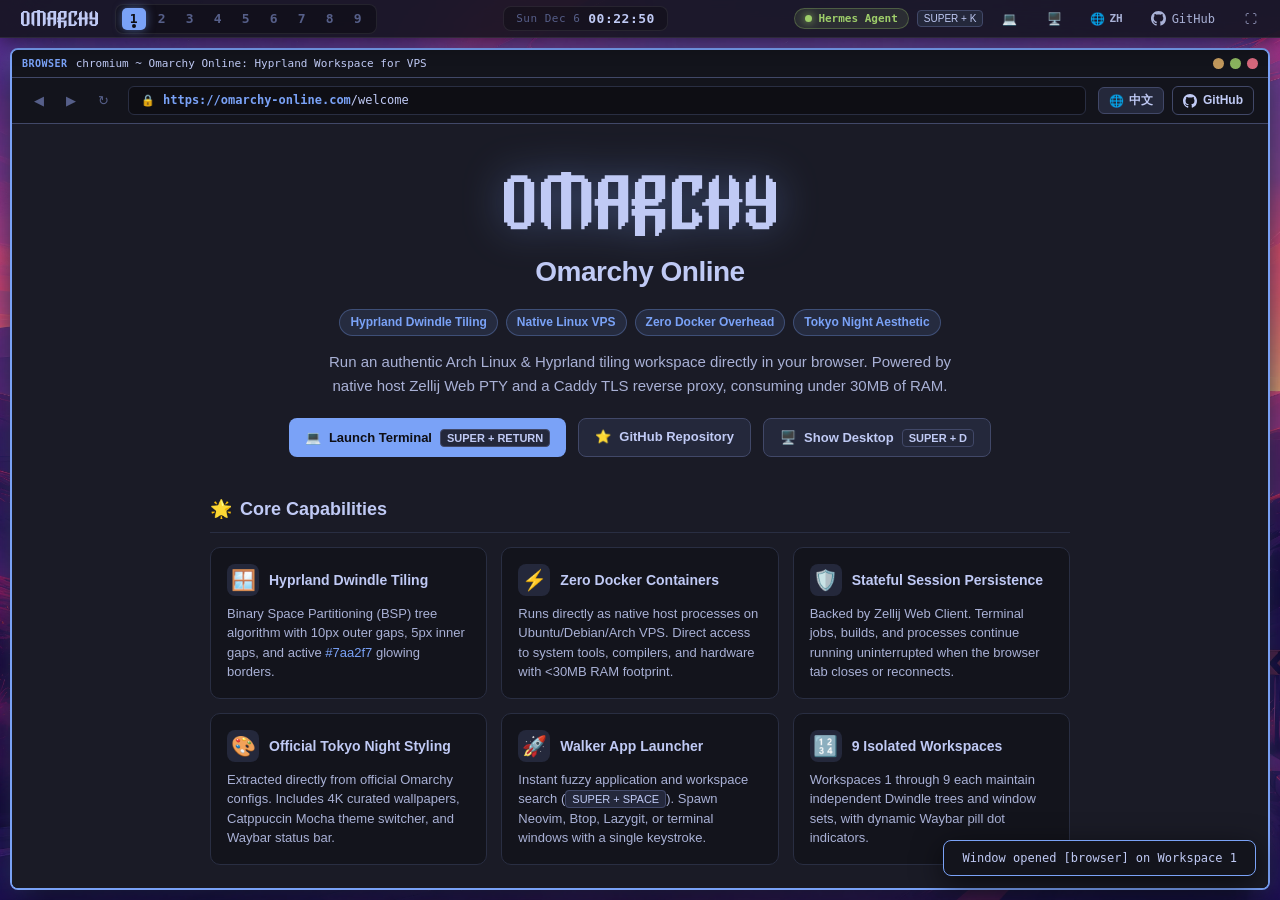
==== commit 03dfa967: "feat(web): add i18n support with English as default and one-click Chinese toggle" ====
--- a/web/index.html
+++ b/web/index.html
@@ -56,6 +56,11 @@
 
       <button class="bar-button" id="show-desktop-btn" title="Show / Hide Desktop (SUPER + D)">
         <span>🖥️</span>
+      </button>
+
+      <button class="bar-button lang-btn" id="lang-toggle-btn" title="Switch Language / 切换中英文">
+        <span>🌐</span>
+        <span class="lang-text" id="lang-toggle-text">ZH</span>
       </button>
 
       <a href="https://github.com/zhangcy122/omarchy-online" target="_blank" rel="noopener noreferrer" class="bar-button github-btn" id="github-repo-btn" title="View Repository on GitHub (zhangcy122/omarchy-online)">
--- a/web/style.css
+++ b/web/style.css
@@ -101,6 +101,17 @@
   color: var(--fg-bright);
 }
 
+.lang-btn {
+  font-weight: 600;
+  padding: 4px 8px;
+  gap: 4px;
+}
+
+.lang-text {
+  font-size: 11px;
+  font-weight: 700;
+}
+
 .omarchy-logo-btn {
   padding: 4px 8px;
   display: flex;
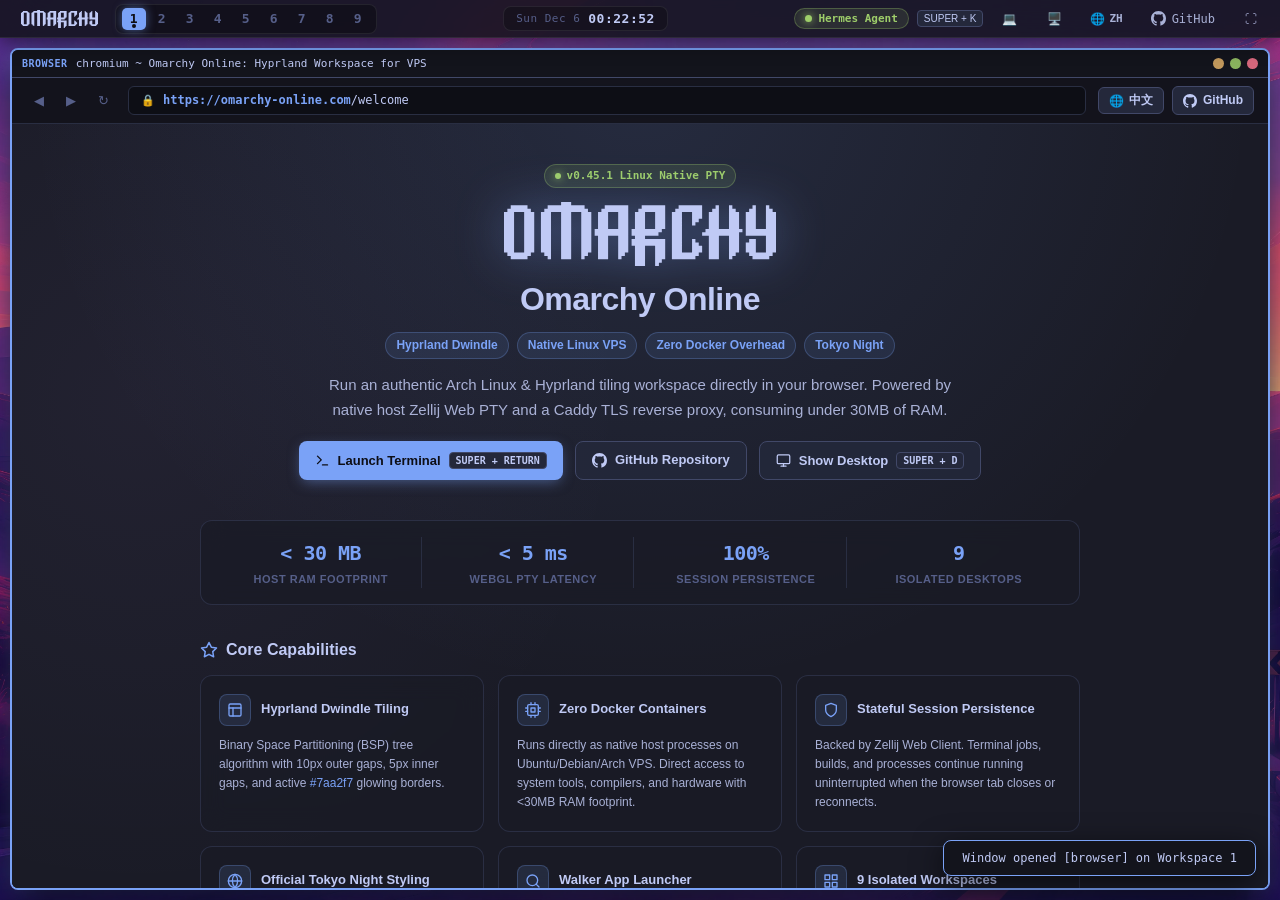
==== commit e9c2d27a: "feat(web): add terminal styling, session management, window rearrangement, and layout persistence" ====
--- a/web/index.html
+++ b/web/index.html
@@ -125,6 +125,7 @@
         <div class="key-group">
           <div class="key-group-title">🪟 Windows & Tiling (Hyprland)</div>
           <div class="key-row"><span class="key-desc">Close active window</span><kbd class="badge-key">SUPER + W / Q / C</kbd></div>
+          <div class="key-row"><span class="key-desc">Swap window position</span><kbd class="badge-key">SUPER + SHIFT + H/J/K/L / Arrows</kbd></div>
           <div class="key-row"><span class="key-desc">Show / Hide desktop</span><kbd class="badge-key">SUPER + D</kbd></div>
           <div class="key-row"><span class="key-desc">Toggle window fullscreen</span><kbd class="badge-key">SUPER + F</kbd></div>
           <div class="key-row"><span class="key-desc">Toggle window split</span><kbd class="badge-key">SUPER + J</kbd></div>
